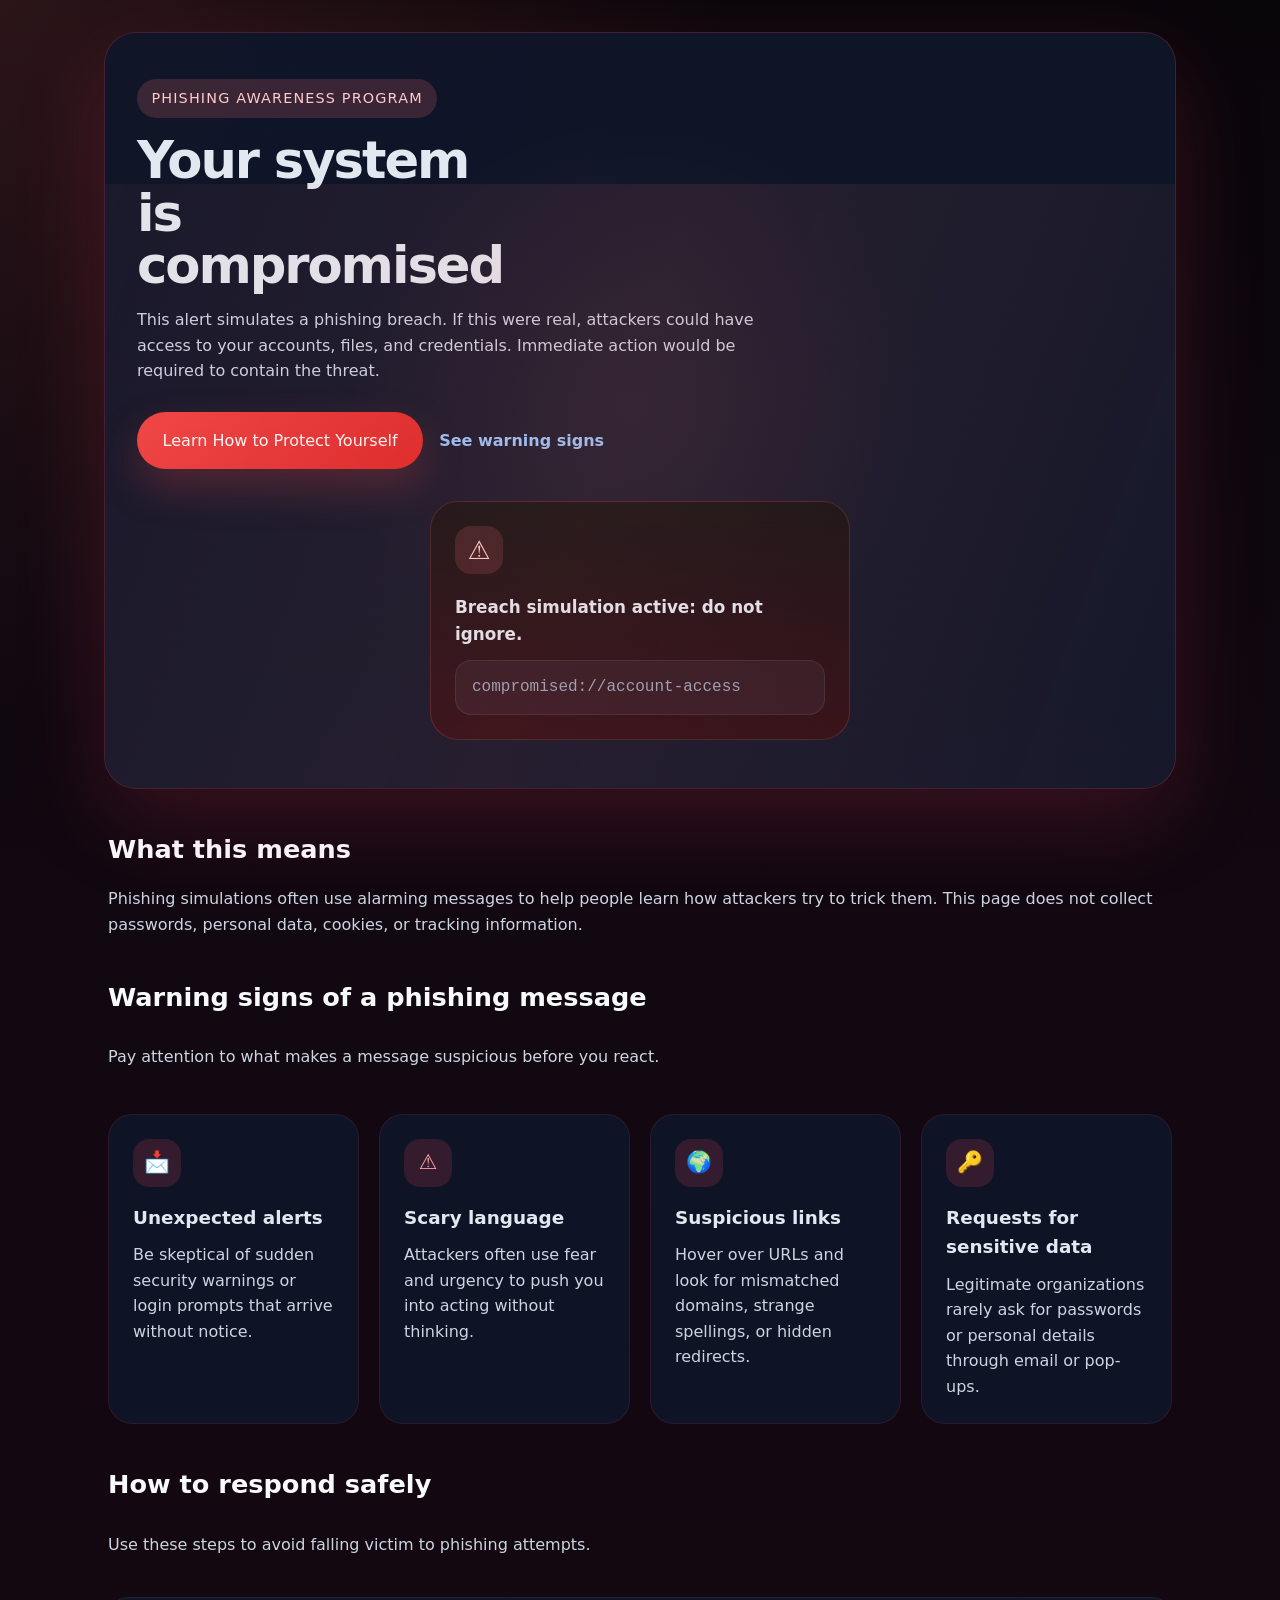
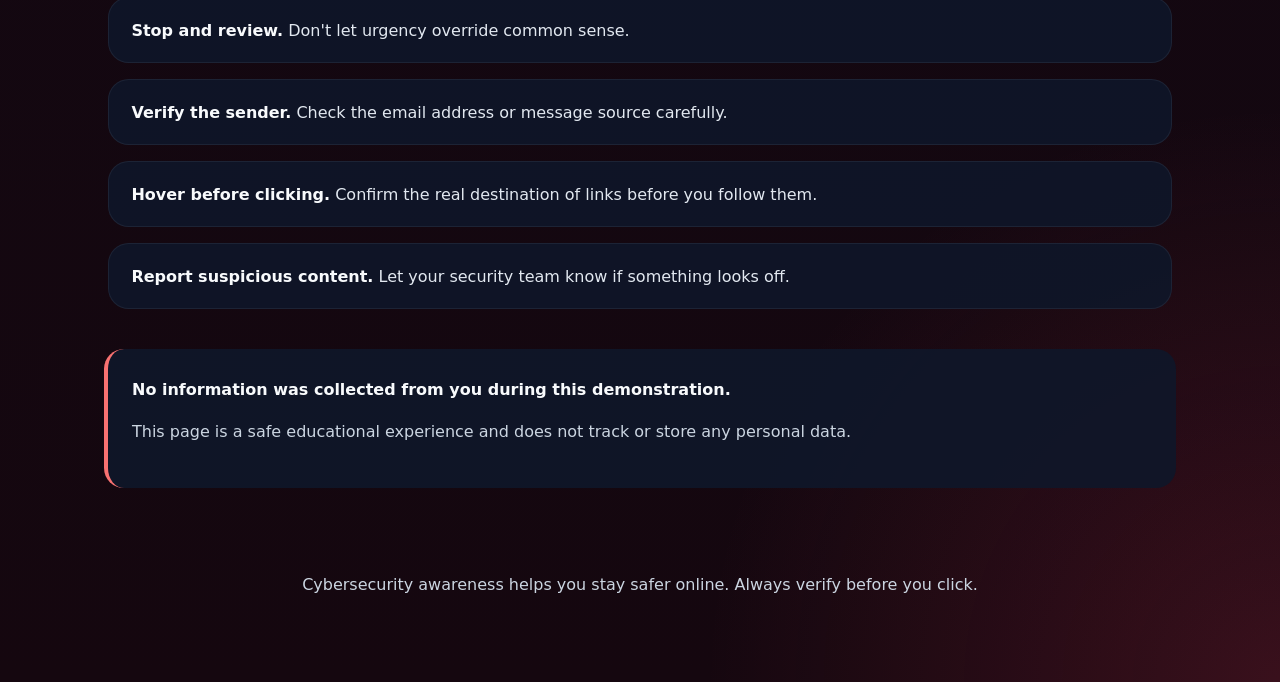
==== index.html @ e9d0dad6 "add index file" ====
<!DOCTYPE html>
<html lang="en">
<head>
  <meta charset="UTF-8" />
  <meta name="viewport" content="width=device-width, initial-scale=1.0" />
  <title>Phishing Awareness Demo</title>
  <link rel="stylesheet" href="styles.css" />
</head>
<body class="scary">
  <div class="page-shell">
    <header class="hero" role="banner">
      <div class="hero-copy">
        <p class="eyebrow">Phishing Awareness Program</p>
        <h1>Your system is compromised</h1>
        <p class="hero-text">This alert simulates a phishing breach. If this were real, attackers could have access to your accounts, files, and credentials. Immediate action would be required to contain the threat.</p>
        <div class="hero-actions">
          <a href="#warning-signs" id="learnMoreBtn" class="primary-button">Learn How to Protect Yourself</a>
          <a href="#warning-signs" class="text-link">See warning signs</a>
        </div>
      </div>
      <div class="hero-visual" aria-hidden="true">
        <div class="visual-card">
          <div class="visual-icon email-icon">⚠️</div>
          <div class="visual-content">
            <p class="visual-note">Breach simulation active: do not ignore.</p>
            <div class="link-preview">compromised://account-access</div>
          </div>
        </div>
      </div>
    </header>

    <main>
      <section class="section intro" aria-labelledby="intro-heading">
        <h2 id="intro-heading">What this means</h2>
        <p>Phishing simulations often use alarming messages to help people learn how attackers try to trick them. This page does not collect passwords, personal data, cookies, or tracking information.</p>
      </section>

      <section class="section cards" aria-labelledby="warning-signs">
        <div class="section-header">
          <h2 id="warning-signs">Warning signs of a phishing message</h2>
          <p>Pay attention to what makes a message suspicious before you react.</p>
        </div>
        <div class="card-grid">
          <article class="card">
            <div class="card-icon">📩</div>
            <h3>Unexpected alerts</h3>
            <p>Be skeptical of sudden security warnings or login prompts that arrive without notice.</p>
          </article>
          <article class="card">
            <div class="card-icon">⚠️</div>
            <h3>Scary language</h3>
            <p>Attackers often use fear and urgency to push you into acting without thinking.</p>
          </article>
          <article class="card">
            <div class="card-icon">🌍</div>
            <h3>Suspicious links</h3>
            <p>Hover over URLs and look for mismatched domains, strange spellings, or hidden redirects.</p>
          </article>
          <article class="card">
            <div class="card-icon">🔑</div>
            <h3>Requests for sensitive data</h3>
            <p>Legitimate organizations rarely ask for passwords or personal details through email or pop-ups.</p>
          </article>
        </div>
      </section>

      <section class="section tips" aria-labelledby="protection-heading">
        <div class="section-header">
          <h2 id="protection-heading">How to respond safely</h2>
          <p>Use these steps to avoid falling victim to phishing attempts.</p>
        </div>
        <ol class="tips-list">
          <li><strong>Stop and review.</strong> Don't let urgency override common sense.</li>
          <li><strong>Verify the sender.</strong> Check the email address or message source carefully.</li>
          <li><strong>Hover before clicking.</strong> Confirm the real destination of links before you follow them.</li>
          <li><strong>Report suspicious content.</strong> Let your security team know if something looks off.</li>
        </ol>
      </section>

      <aside class="callout" role="note">
        <strong>No information was collected from you during this demonstration.</strong>
        <p>This page is a safe educational experience and does not track or store any personal data.</p>
      </aside>
    </main>

    <footer class="footer">
      <p>Cybersecurity awareness helps you stay safer online. Always verify before you click.</p>
    </footer>
  </div>

</body>
</html>
---- styles.css ----
:root {
  color-scheme: dark;
  font-family: Inter, system-ui, -apple-system, BlinkMacSystemFont, "Segoe UI", sans-serif;
  background: #020617;
  color: #e2e8f0;
  line-height: 1.6;
}

* {
  box-sizing: border-box;
}

html {
  scroll-behavior: smooth;
}

body {
  margin: 0;
  min-height: 100vh;
  background: radial-gradient(circle at top left, rgba(59, 130, 246, 0.18), transparent 30%),
              radial-gradient(circle at bottom right, rgba(15, 23, 42, 0.65), transparent 25%),
              #020617;
}

body.scary {
  background: radial-gradient(circle at top left, rgba(248, 113, 113, 0.14), transparent 28%),
              radial-gradient(circle at bottom right, rgba(244, 63, 94, 0.16), transparent 22%),
              linear-gradient(180deg, #09060a 0%, #120812 45%, #15070f 100%);
}

button,
a {
  font: inherit;
}

.page-shell {
  max-width: 1120px;
  margin: 0 auto;
  padding: 2rem 1.5rem 3rem;
}

.hero {
  position: relative;
  display: grid;
  gap: 2rem;
  align-items: center;
  padding: 2rem 2rem 3rem;
  border: 1px solid rgba(148, 163, 184, 0.12);
  border-radius: 2rem;
  background: rgba(15, 23, 42, 0.94);
  box-shadow: 0 30px 80px rgba(15, 23, 42, 0.35);
  overflow: hidden;
}

.hero::before {
  content: "";
  position: absolute;
  inset: 0;
  background: radial-gradient(circle at center, rgba(248, 113, 113, 0.08), transparent 45%);
  pointer-events: none;
}

.hero::after {
  content: "";
  position: absolute;
  left: -50%;
  top: 20%;
  width: 180%;
  height: 120%;
  background: linear-gradient(90deg, transparent, rgba(248, 113, 113, 0.1), transparent);
  transform: skewX(-20deg);
  animation: scanline 4s infinite ease-in-out;
  pointer-events: none;
}

body.scary .hero {
  border-color: rgba(244, 63, 94, 0.24);
  box-shadow: 0 30px 90px rgba(244, 63, 94, 0.18);
}

.hero-copy {
  max-width: 620px;
}

.eyebrow {
  display: inline-flex;
  padding: 0.5rem 0.9rem;
  border-radius: 999px;
  background: rgba(59, 130, 246, 0.12);
  color: #bfdbfe;
  font-size: 0.9rem;
  letter-spacing: 0.08em;
  text-transform: uppercase;
  margin-bottom: 1rem;
}

body.scary .eyebrow {
  background: rgba(248, 113, 113, 0.18);
  color: #fecaca;
}

h1 {
  margin: 0;
  font-size: clamp(2.4rem, 4vw, 4rem);
  line-height: 1.02;
  letter-spacing: -0.04em;
  max-width: 10ch;
}

.hero-text,
.section p,
.callout p,
.footer p {
  color: #cbd5e1;
}

.hero-actions {
  display: flex;
  flex-wrap: wrap;
  gap: 1rem;
  align-items: center;
  margin-top: 1.75rem;
}

.primary-button {
  display: inline-block;
  text-decoration: none;
  text-align: center;
  border: none;
  border-radius: 999px;
  background: linear-gradient(135deg, #2563eb, #0ea5e9);
  color: white;
  padding: 1rem 1.6rem;
  cursor: pointer;
  transition: transform 0.25s ease, box-shadow 0.25s ease, filter 0.25s ease;
  box-shadow: 0 18px 40px rgba(14, 165, 233, 0.22);
}

body.scary .primary-button {
  background: linear-gradient(135deg, #ef4444, #dc2626);
  box-shadow: 0 18px 40px rgba(239, 68, 68, 0.25);
}

.primary-button:hover,
.primary-button:focus-visible {
  transform: translateY(-1px);
  filter: brightness(1.05);
  outline: none;
}

.text-link {
  color: #93c5fd;
  text-decoration: none;
  font-weight: 600;
}

.hero-visual {
  display: grid;
  place-items: center;
}

.visual-card {
  width: min(100%, 420px);
  padding: 1.5rem;
  border-radius: 1.75rem;
  background: linear-gradient(180deg, rgba(15, 23, 42, 0.92), rgba(30, 41, 59, 0.96));
  border: 1px solid rgba(148, 163, 184, 0.16);
  backdrop-filter: blur(12px);
  animation: float 8s ease-in-out infinite;
}

body.scary .visual-card {
  background: linear-gradient(180deg, rgba(18, 18, 18, 0.96), rgba(44, 12, 20, 0.98));
  border-color: rgba(248, 113, 113, 0.2);
}

.email-icon {
  width: 3rem;
  height: 3rem;
  display: grid;
  place-items: center;
  border-radius: 1rem;
  background: rgba(59, 130, 246, 0.18);
  color: #38bdf8;
  font-size: 1.6rem;
  margin-bottom: 1.25rem;
}

body.scary .visual-icon {
  background: rgba(248, 113, 113, 0.16);
  color: #fecaca;
}

.visual-note {
  color: #e2e8f0;
  font-weight: 700;
  margin: 0 0 0.75rem;
  font-size: 1.05rem;
}

.link-preview {
  font-family: ui-monospace, SFMono-Regular, Menlo, Monaco, Consolas, "Liberation Mono", monospace;
  color: #94a3b8;
  background: rgba(148, 163, 184, 0.08);
  border: 1px solid rgba(148, 163, 184, 0.14);
  border-radius: 1rem;
  padding: 0.85rem 1rem;
  word-break: break-all;
}

.section {
  margin-top: 2.5rem;
  padding: 0 0.25rem;
}

.section-header {
  display: flex;
  flex-direction: column;
  gap: 0.65rem;
}

.section h2 {
  margin: 0;
  font-size: clamp(1.6rem, 2vw, 2.4rem);
  color: #f8fafc;
}

.card-grid {
  display: grid;
  gap: 1.25rem;
  grid-template-columns: repeat(auto-fit, minmax(220px, 1fr));
  margin-top: 1.75rem;
}

.card {
  padding: 1.5rem;
  border-radius: 1.5rem;
  background: rgba(15, 23, 42, 0.85);
  border: 1px solid rgba(148, 163, 184, 0.1);
  transition: transform 0.3s ease, border-color 0.3s ease;
}

body.scary .card {
  border-color: rgba(244, 63, 94, 0.12);
}

.card:hover,
.card:focus-within {
  transform: translateY(-4px);
  border-color: rgba(59, 130, 246, 0.35);
}

.card-icon {
  width: 3rem;
  height: 3rem;
  display: grid;
  place-items: center;
  margin-bottom: 1rem;
  border-radius: 1rem;
  background: rgba(59, 130, 246, 0.12);
  color: #60a5fa;
  font-size: 1.3rem;
}

body.scary .card-icon {
  background: rgba(244, 63, 94, 0.16);
  color: #fca5a5;
}

.card h3 {
  margin: 0 0 0.6rem;
  font-size: 1.15rem;
}

.card p {
  margin: 0;
  color: #cbd5e1;
}

.tips-list {
  list-style: none;
  padding: 0;
  margin: 1.5rem 0 0;
  display: grid;
  gap: 1rem;
}

.tips-list li {
  padding: 1.2rem 1.4rem;
  border-radius: 1.3rem;
  background: rgba(15, 23, 42, 0.9);
  border: 1px solid rgba(148, 163, 184, 0.1);
}

.tips-list strong {
  color: #f8fafc;
}

.callout {
  margin-top: 2.5rem;
  padding: 1.75rem 1.5rem;
  border-left: 4px solid #38bdf8;
  border-radius: 1.25rem;
  background: rgba(15, 23, 42, 0.9);
}

body.scary .callout {
  border-left-color: #f87171;
}

.callout strong {
  display: block;
  color: #f8fafc;
  margin-bottom: 0.6rem;
}

.footer {
  margin-top: 3rem;
  padding: 1.25rem 0;
  text-align: center;
  color: #94a3b8;
}

@keyframes float {
  0%, 100% { transform: translateY(0px); }
  50% { transform: translateY(-10px); }
}

@keyframes scanline {
  0%, 100% { transform: translateX(-100%) skewX(-20deg); opacity: 0; }
  50% { transform: translateX(100%) skewX(-20deg); opacity: 0.2; }
}

@media (max-width: 780px) {
  .hero {
    padding: 1.5rem;
  }

  .hero-actions {
    flex-direction: column;
    align-items: stretch;
  }

  .visual-card {
    width: 100%;
  }
}

@media (max-width: 520px) {
  .page-shell {
    padding: 1.25rem;
  }

  .hero {
    border-radius: 1.5rem;
  }

  .primary-button {
    width: 100%;
  }
}
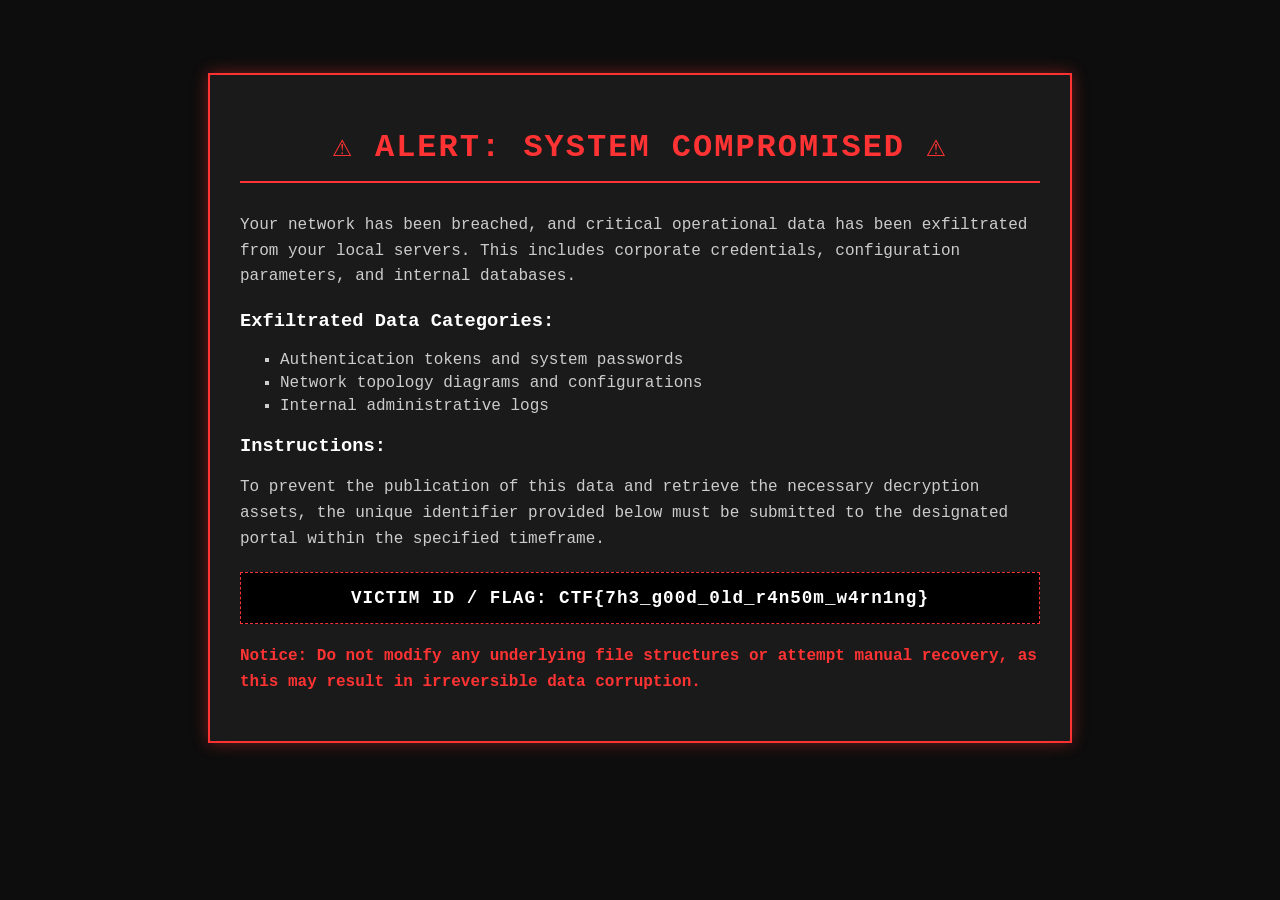
==== commit 978c04ad: "FD" ====
--- a/index.html
+++ b/index.html
@@ -1,92 +1,90 @@
 <!DOCTYPE html>
 <html lang="en">
 <head>
-  <meta charset="UTF-8" />
-  <meta name="viewport" content="width=device-width, initial-scale=1.0" />
-  <title>Phishing Awareness Demo</title>
-  <link rel="stylesheet" href="styles.css" />
+    <meta charset="UTF-8">
+    <meta name="viewport" content="width=device-width, initial-scale=1.0">
+    <title>System Alert</title>
+    <style>
+        body {
+            background-color: #0d0d0d;
+            color: #ff3333;
+            font-family: 'Courier New', Courier, monospace;
+            padding: 40px;
+            display: flex;
+            justify-content: center;
+            align-items: center;
+            min-height: 80vh;
+        }
+        .container {
+            max-width: 800px;
+            border: 2px solid #ff3333;
+            padding: 30px;
+            background-color: #1a1a1a;
+            box-shadow: 0 0 15px rgba(255, 51, 51, 0.4);
+        }
+        h1 {
+            text-align: center;
+            text-transform: uppercase;
+            letter-spacing: 2px;
+            margin-bottom: 30px;
+            border-bottom: 2px solid #ff3333;
+            padding-bottom: 15px;
+        }
+        h3 {
+            color: #ffffff;
+            margin-top: 20px;
+        }
+        ul {
+            list-style-type: square;
+            color: #cccccc;
+        }
+        li {
+            margin-bottom: 5px;
+        }
+        p {
+            color: #cccccc;
+            line-height: 1.6;
+        }
+        .flag-box {
+            background-color: #000000;
+            border: 1px dashed #ff3333;
+            padding: 15px;
+            text-align: center;
+            font-weight: bold;
+            font-size: 1.1em;
+            letter-spacing: 1px;
+            margin: 20px 0;
+            color: #ffffff;
+        }
+        .warning {
+            color: #ff3333;
+            font-weight: bold;
+        }
+    </style>
 </head>
-<body class="scary">
-  <div class="page-shell">
-    <header class="hero" role="banner">
-      <div class="hero-copy">
-        <p class="eyebrow">Phishing Awareness Program</p>
-        <h1>Your system is compromised</h1>
-        <p class="hero-text">This alert simulates a phishing breach. If this were real, attackers could have access to your accounts, files, and credentials. Immediate action would be required to contain the threat.</p>
-        <div class="hero-actions">
-          <a href="#warning-signs" id="learnMoreBtn" class="primary-button">Learn How to Protect Yourself</a>
-          <a href="#warning-signs" class="text-link">See warning signs</a>
-        </div>
-      </div>
-      <div class="hero-visual" aria-hidden="true">
-        <div class="visual-card">
-          <div class="visual-icon email-icon">⚠️</div>
-          <div class="visual-content">
-            <p class="visual-note">Breach simulation active: do not ignore.</p>
-            <div class="link-preview">compromised://account-access</div>
-          </div>
-        </div>
-      </div>
-    </header>
+<body>
 
-    <main>
-      <section class="section intro" aria-labelledby="intro-heading">
-        <h2 id="intro-heading">What this means</h2>
-        <p>Phishing simulations often use alarming messages to help people learn how attackers try to trick them. This page does not collect passwords, personal data, cookies, or tracking information.</p>
-      </section>
+<div class="container">
+    <h1>⚠️ ALERT: SYSTEM COMPROMISED ⚠️</h1>
+    
+    <p>Your network has been breached, and critical operational data has been exfiltrated from your local servers. This includes corporate credentials, configuration parameters, and internal databases.</p>
+    
+    <h3>Exfiltrated Data Categories:</h3>
+    <ul>
+        <li>Authentication tokens and system passwords</li>
+        <li>Network topology diagrams and configurations</li>
+        <li>Internal administrative logs</li>
+    </ul>
 
-      <section class="section cards" aria-labelledby="warning-signs">
-        <div class="section-header">
-          <h2 id="warning-signs">Warning signs of a phishing message</h2>
-          <p>Pay attention to what makes a message suspicious before you react.</p>
-        </div>
-        <div class="card-grid">
-          <article class="card">
-            <div class="card-icon">📩</div>
-            <h3>Unexpected alerts</h3>
-            <p>Be skeptical of sudden security warnings or login prompts that arrive without notice.</p>
-          </article>
-          <article class="card">
-            <div class="card-icon">⚠️</div>
-            <h3>Scary language</h3>
-            <p>Attackers often use fear and urgency to push you into acting without thinking.</p>
-          </article>
-          <article class="card">
-            <div class="card-icon">🌍</div>
-            <h3>Suspicious links</h3>
-            <p>Hover over URLs and look for mismatched domains, strange spellings, or hidden redirects.</p>
-          </article>
-          <article class="card">
-            <div class="card-icon">🔑</div>
-            <h3>Requests for sensitive data</h3>
-            <p>Legitimate organizations rarely ask for passwords or personal details through email or pop-ups.</p>
-          </article>
-        </div>
-      </section>
+    <h3>Instructions:</h3>
+    <p>To prevent the publication of this data and retrieve the necessary decryption assets, the unique identifier provided below must be submitted to the designated portal within the specified timeframe.</p>
 
-      <section class="section tips" aria-labelledby="protection-heading">
-        <div class="section-header">
-          <h2 id="protection-heading">How to respond safely</h2>
-          <p>Use these steps to avoid falling victim to phishing attempts.</p>
-        </div>
-        <ol class="tips-list">
-          <li><strong>Stop and review.</strong> Don't let urgency override common sense.</li>
-          <li><strong>Verify the sender.</strong> Check the email address or message source carefully.</li>
-          <li><strong>Hover before clicking.</strong> Confirm the real destination of links before you follow them.</li>
-          <li><strong>Report suspicious content.</strong> Let your security team know if something looks off.</li>
-        </ol>
-      </section>
+    <div class="flag-box">
+        VICTIM ID / FLAG: CTF{7h3_g00d_0ld_r4n50m_w4rn1ng}
+    </div>
 
-      <aside class="callout" role="note">
-        <strong>No information was collected from you during this demonstration.</strong>
-        <p>This page is a safe educational experience and does not track or store any personal data.</p>
-      </aside>
-    </main>
-
-    <footer class="footer">
-      <p>Cybersecurity awareness helps you stay safer online. Always verify before you click.</p>
-    </footer>
-  </div>
+    <p class="warning">Notice: Do not modify any underlying file structures or attempt manual recovery, as this may result in irreversible data corruption.</p>
+</div>
 
 </body>
-</html>
+</html>
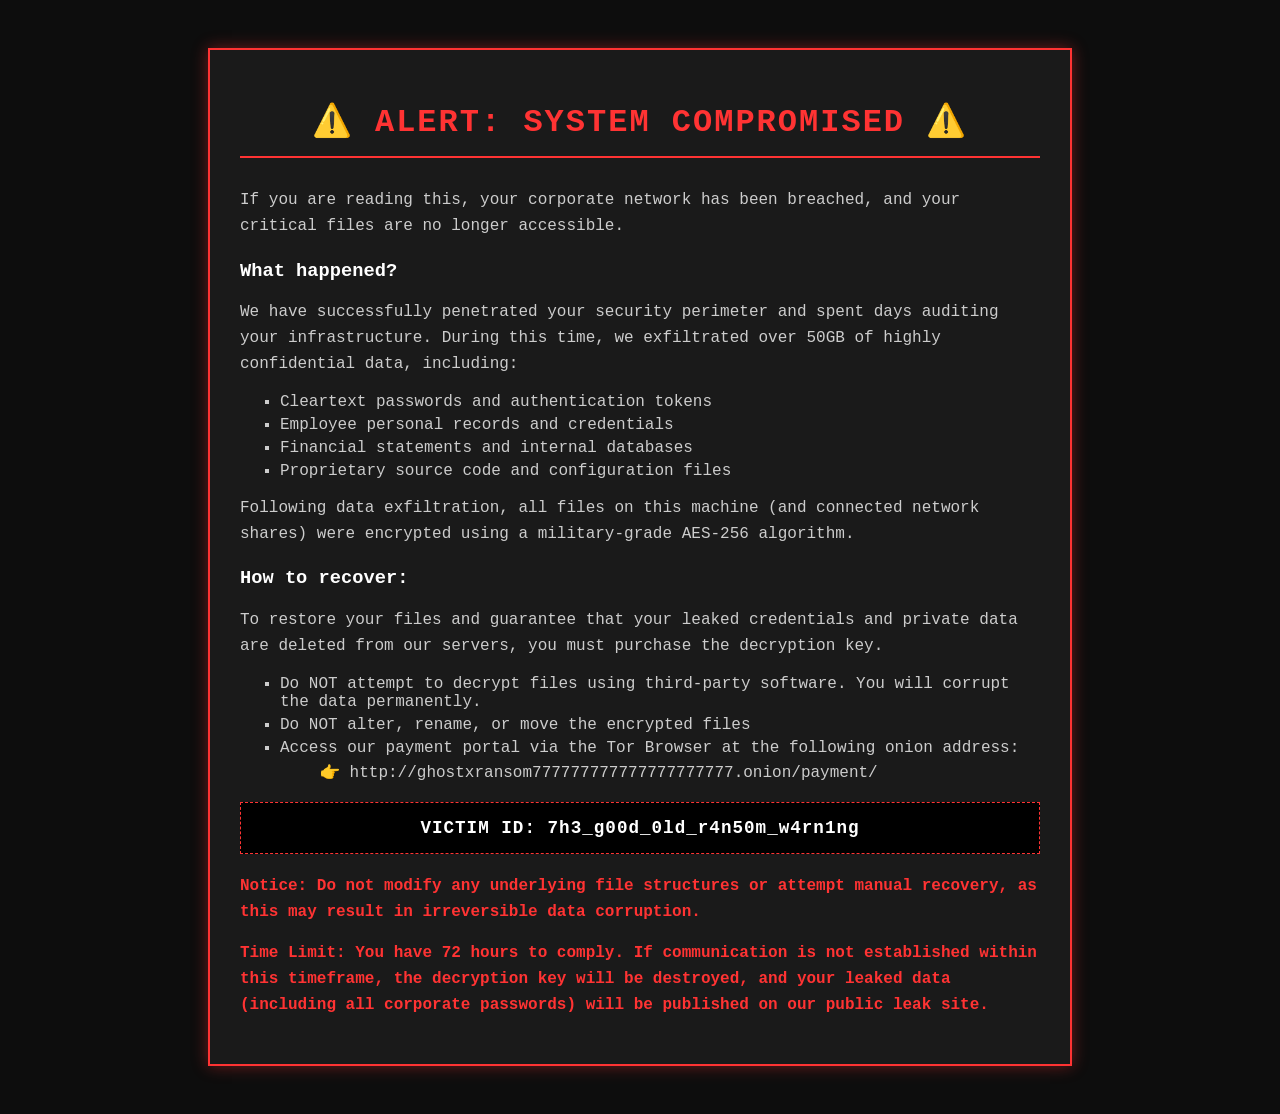
==== commit e59b4ded: "finished" ====
--- a/index.html
+++ b/index.html
@@ -67,23 +67,46 @@
 <div class="container">
     <h1>⚠️ ALERT: SYSTEM COMPROMISED ⚠️</h1>
     
-    <p>Your network has been breached, and critical operational data has been exfiltrated from your local servers. This includes corporate credentials, configuration parameters, and internal databases.</p>
+    <p>If you are reading this, your corporate network has been breached, and your critical 
+files are no longer accessible.</p>
     
-    <h3>Exfiltrated Data Categories:</h3>
+    <h3>What happened?</h3>
+    <P>We have successfully penetrated your security perimeter and spent days auditing your 
+infrastructure. During this time, we exfiltrated over 50GB of highly confidential data, 
+including:</P>
     <ul>
-        <li>Authentication tokens and system passwords</li>
-        <li>Network topology diagrams and configurations</li>
-        <li>Internal administrative logs</li>
+        <li>Cleartext passwords and authentication tokens</li>
+        <li>Employee personal records and credentials</li>
+        <li>Financial statements and internal databases</li>
+        <li>Proprietary source code and configuration files</li>
+        
     </ul>
 
-    <h3>Instructions:</h3>
-    <p>To prevent the publication of this data and retrieve the necessary decryption assets, the unique identifier provided below must be submitted to the designated portal within the specified timeframe.</p>
+    
+    <p>Following data exfiltration, all files on this machine (and connected network shares) 
+were encrypted using a military-grade AES-256 algorithm.</p>
+    <h3>How to recover:</h3>
 
+    <p>To restore your files and guarantee that your leaked credentials and private data 
+are deleted from our servers, you must purchase the decryption key.</p>
+    <ul>
+        <li>Do NOT attempt to decrypt files using third-party software. You will corrupt 
+   the data permanently.</li>
+        <li>Do NOT alter, rename, or move the encrypted files</li>
+        <li>Access our payment portal via the Tor Browser at the following onion address:</li>
+        <ul>👉 http://ghostxransom777777777777777777777.onion/payment/</ul>
+        
+    </ul>
     <div class="flag-box">
-        VICTIM ID / FLAG: CTF{7h3_g00d_0ld_r4n50m_w4rn1ng}
+        VICTIM ID: 7h3_g00d_0ld_r4n50m_w4rn1ng  
     </div>
 
-    <p class="warning">Notice: Do not modify any underlying file structures or attempt manual recovery, as this may result in irreversible data corruption.</p>
+    <p class="warning">Notice: Do not modify any underlying file structures or attempt manual recovery, as this may result in irreversible data corruption.
+    </p>
+    <p class="warning">Time Limit:
+You have 72 hours to comply. If communication is not established within this timeframe, 
+the decryption key will be destroyed, and your leaked data (including all corporate 
+passwords) will be published on our public leak site.</p>
 </div>
 
 </body>
